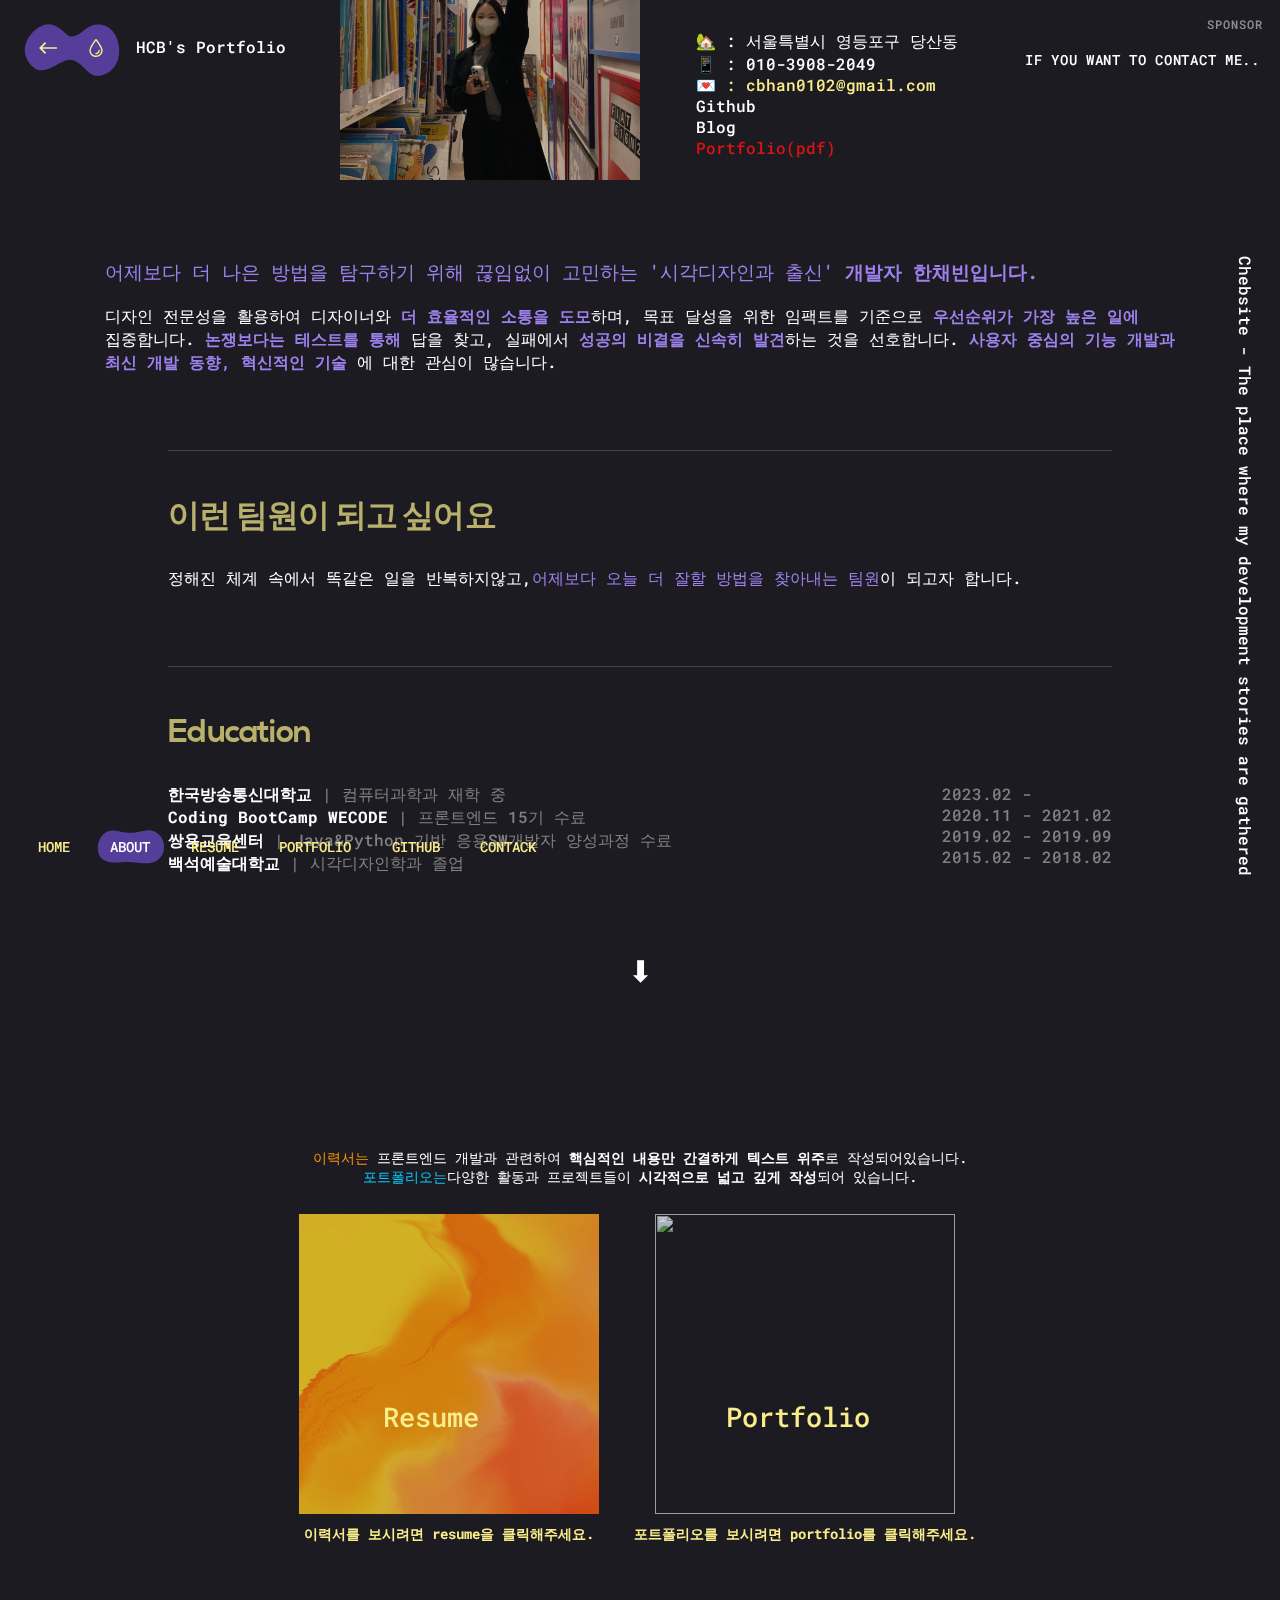
==== me3.html @ 8c0c06ee "[start]" ====
<!DOCTYPE html>
<html lang="en" class="no-js">

<head>
	<meta charset="UTF-8" />
	<meta name="viewport" content="width=device-width, initial-scale=1">
	<title>한채빈 - 웹 프론트엔드 개발자</title>
	<meta name="description" content="A page background effect where SVG shapes morph and transform on scroll" />
	<meta name="keywords"
		content="background, svg, morph, animation, scroll, shape, web development, css, javascript" />
	<meta name="author" content="Codrops" />
	<link rel="shortcut icon" href="favicon.ico">
	<link href="https://fonts.googleapis.com/css?family=Roboto+Mono:400,500,700" rel="stylesheet">
	<link rel="stylesheet" type="text/css" href="css/normalize.css" />
	<link rel="stylesheet" type="text/css" href="css/demo.css" />
	<link rel="stylesheet" type="text/css" href="sponsor/pater.css" />
	<script>
		document.documentElement.className = 'js';
		var supportsCssVars = function () {
			var s = document.createElement('style'),
				support;

			s.innerHTML = "root: { --tmp-var: bold; }";
			document.head.appendChild(s);
			support = !!(window.CSS && window.CSS.supports && window.CSS.supports('font-weight', 'var(--tmp-var)'));
			s.parentNode.removeChild(s);
			return support; 
		}
		if (!supportsCssVars()) alert('Please view this demo in a modern browser that supports CSS Variables.')
	</script>
</head>

<body class="demo-me loading">
	<svg class="hidden">
		<symbol id="icon-arrow" viewBox="0 0 24 24">
			<title>arrow</title>
			<polygon points="6.3,12.8 20.9,12.8 20.9,11.2 6.3,11.2 10.2,7.2 9,6 3.1,12 9,18 10.2,16.8 " />
		</symbol>
		<symbol id="icon-drop" viewBox="0 0 24 24">
			<title>drop</title>
			<path
				d="M12,21c-3.6,0-6.6-3-6.6-6.6C5.4,11,10.8,4,11.4,3.2C11.6,3.1,11.8,3,12,3s0.4,0.1,0.6,0.3c0.6,0.8,6.1,7.8,6.1,11.2C18.6,18.1,15.6,21,12,21zM12,4.8c-1.8,2.4-5.2,7.4-5.2,9.6c0,2.9,2.3,5.2,5.2,5.2s5.2-2.3,5.2-5.2C17.2,12.2,13.8,7.3,12,4.8z" />
			<path
				d="M12,18.2c-0.4,0-0.7-0.3-0.7-0.7s0.3-0.7,0.7-0.7c1.3,0,2.4-1.1,2.4-2.4c0-0.4,0.3-0.7,0.7-0.7c0.4,0,0.7,0.3,0.7,0.7C15.8,16.5,14.1,18.2,12,18.2z" />
		</symbol>
		<symbol id="shape-demo" viewBox="0 0 200 100">
			<title>shape demo</title>
			<path
				d="M 6.144,74.1 C 20.4,107.4 70.13,94.33 94.22,95.74 121.3,97.41 130.8,101.1 154.7,99.38 178.6,97.72 201.9,78.95 199.4,46.86 197.1,14.96 174.9,4.781 161.4,1.827 147.9,-1.128 119.8,8.284 105.6,8.766 85.34,9.449 81.91,7.628 51.08,2.334 17.26,-3.482 -8.105,40.84 6.144,74.1 Z" />
		</symbol>
	</svg>
	<main>
		<div class="morph-wrap">
			<svg class="morph" width="1400" height="770" viewBox="0 0 1400 770">
				<!-- 바탕 움직이는 모형 -->
				<!-- <path d="M 262.9,252.2 C 210.1,338.2 212.6,487.6 288.8,553.9 372.2,626.5 511.2,517.8 620.3,536.3 750.6,558.4 860.3,723 987.3,686.5 1089,657.3 1168,534.7 1173,429.2 1178,313.7 1096,189.1 995.1,130.7 852.1,47.07 658.8,78.95 498.1,119.2 410.7,141.1 322.6,154.8 262.9,252.2 Z"/> -->
			</svg>
		</div>
		<div class="content content--fixed">
			<header class="codrops-header">
				<div class="codrops-links">
					<svg class="decoshape" viewBox="0 0 200 100" width="100%" height="100%" preserveAspectRatio="none">
						<path
							d="M 10.45,74.41 C 39.4,110.8 72.59,67.27 95.98,68.68 122.3,70.35 131.5,101.4 154.7,99.69 177.9,98.03 200.5,79.26 198.1,47.17 195.9,15.27 174.6,-0.3279 151.8,0.9941 128.6,2.581 126,16.86 107,22.76 88.26,28.67 88.87,12.36 60.37,1.787 31.79,-8.877 -18.61,37.92 10.45,74.41 Z" />
					</svg>
					<a class="codrops-icon codrops-icon--prev" href="index.html" title="Home"><svg
							class="icon icon--arrow">
							<use xlink:href="#icon-arrow"></use>
						</svg></a>
					<a class="codrops-icon codrops-icon--drop" href="index.html" title="home">
						<svg class="icon icon--drop">
							<use xlink:href="#icon-drop"></use>
						</svg>
					</a>
				</div>
				<h1 class="codrops-header__title">HCB's Portfolio</h1>
			</header>
			<nav class="demos">
				<a class="demo" href="index.html"><svg class="decoshape" preserveAspectRatio="none">
						<use xlink:href="#shape-demo"></use>
					</svg>HOME</a>
				<a class="demo demo--current" href="me3.html"><svg class="decoshape">
						<use xlink:href="#shape-demo"></use>
					</svg>ABOUT</a>
				<a class="demo" href="resume.html"><svg class="decoshape">
						<use xlink:href="#shape-demo"></use>
					</svg>RESUME</a>
				<a class="demo " href="portfolio.html"><svg class="decoshape">
						<use xlink:href="#shape-demo"></use>
					</svg>PORTFOLIO</a>
				<a class="demo" target="_blank" href="https://github.com/cbhan0102"><svg class="decoshape">
						<use xlink:href="#shape-demo"></use>
					</svg>GITHUB</a>
				<a class="demo" target="_blank" href="contact.html"><svg class="decoshape">
						<use xlink:href="#shape-demo"></use>
					</svg>CONTACK</a>
			</nav>
			<a class="pater" href="contact.html">
				<svg class="pater__deco" width="300" height="240" viewBox="0 0 1000 800">
					<path
						d="M27.4,171.8C73,42.9,128.6,1,128.6,1s0,0,0,0c58.5,0,368.3,0.3,873.2,0.8c38.5,211,42.1,373.5,38.9,476.7c-2.5,80.3-10.6,174.9-76.7,247.8c-15.1,16.6-37.4,41.2-72.8,53.9c-92.4,33.1-173-50.8-283.9-99.4c-224.3-98.4-334.9,51.4-472.2-45.6C-6.3,535.2-14.5,290.6,27.4,171.8z" />
				</svg>
				<!-- <img class="pater__img" src="https://readme-typing-svg.demolab.com?font=Oleo+Script&size=25&duration=4000&pause=1000&color=70A5FC&width=220&height=35&lines=Hi+there%2C+I'm+chaebin.;Thank+you+for+visiting" alt="Typing SVG" /> -->
				<h4 class="pater__title">If you want to contact me..</h4>
				<p class="pater__desc">Please click on me!</p>
			</a>
			<div class="deco deco--title">Chebsite - The place where my development stories are gathered</div>
		</div>
		<div class="content-wrap">
			<div class="content content--layout content--layout-1">
				<img class="content__img" src="img/IMG_2139 2.jpg" alt="Some image" />
				<h3 class="content__title moveBox">한채빈</h3>
				<!-- <p class="content__author">Jane Westhall</p> -->
				<p class="content__desc_my" style="margin-left: 40px;">
					🏡 : 서울특별시 영등포구 당산동<br>
					📱 : 010-3908-2049<br>
					<a href="mailto:cbhan0102@gmail.com">💌 : cbhan0102@gmail.com<br></a>
					Github<br>
					Blog<br>
					<!-- <a href="" download="my_painting.png">다운로드</a> -->
					<span class="highlight_red">Portfolio(pdf)</span>
			</div>
			<div class="box">
				<p class="my_info">어제보다 더 나은 방법을 탐구하기 위해 끊임없이 고민하는 '시각디자인과 출신' <b>개발자 한채빈입니다.</b></p>
				<p class="content__info">디자인 전문성을 활용하여 디자이너와 <span class="highlight_purple"> <b>더 효율적인 소통을
							도모</b></span>하며, 목표 달성을 위한 임팩트를 기준으로 <span class="highlight_purple"> <b>우선순위가 가장 높은
							일에</b></span>
					<br>집중합니다.
					<span class="highlight_purple"> <b>논쟁보다는 테스트를 통해</b></span> 답을 찾고, 실패에서 <span
						class="highlight_purple"> <b>성공의 비결을 신속히 발견</b></span>하는 것을 선호합니다. <span
						class="highlight_purple"> <b>사용자 중심의 기능 개발과<br> 최신 개발 동향, 혁신적인 기술</b></span> 에 대한 관심이
					많습니다.
				</p>
			</div>

			<div class="content_box">
				<h3 class="content_title">이런 팀원이 되고 싶어요</h3>
				<p class="content__info">정해진 체계 속에서 똑같은 일을 반복하지않고,<span class="highlight_purple">어제보다 오늘 더 잘할 방법을 찾아내는
						팀원</span>이 되고자 합니다.

				</p>
			</div>

			<div class="content_box">
				<h3 class="content_title">Education</h3>
				<div class="content_minibox">
					<p class=""><b>한국방송통신대학교</b> <span class="highlight"> | 컴퓨터과학과 재학 중</span><br>
						<b>Coding BootCamp WECODE</b><span class="highlight"> | 프론트엔드 15기 수료 </span><br>
						<b>쌍용교육센터</b><span class="highlight"> | Java&Python 기반 응용SW개발자 양성과정 수료 </span><br>
						<b>백석예술대학교</b><span class="highlight"> | 시각디자인학과 졸업 </span>
					</p>
					<p class="highlight">2023.02 - <br>
						2020.11 - 2021.02<br>
						2019.02 - 2019.09<br>
						2015.02 - 2018.02</p>
				</div>
			</div>

			<P style="font-size: 30px;">⬇</P>
		</div>
		<!-- Related demos -->
		<section class="content content--related">
			<p class="content__info"><span class="highlight_carrot">이력서는</span> 프론트엔드 개발과 관련하여 <b>핵심적인 내용만 간결하게 텍스트
					위주</b>로
				작성되어있습니다.<br>
				<span class="highlight_skyblue">포트폴리오는</span>다양한 활동과 프로젝트들이 <b>시각적으로 넓고 깊게 작성</b>되어 있습니다.
			</p>
			<a class="content__related-item" href="resume.html">
				<div class="contents_wrap">
					<img class="content__related-img" src="img/carrot.jpg">
					<p class="img_text">Resume</p>
				</div>
				<h3 class="content__related-title">이력서를 보시려면 resume을 클릭해주세요.</h3>
			</a>
			<a class="content__related-item" href="portfolio.html">
				<div class="contents_wrap">
					<img class="content__related-img" src="img/blue.jpg">
					<p class="img_text">Portfolio</p>
				</div>
				<h3 class="content__related-title">포트폴리오를 보시려면 portfolio를 클릭해주세요.</h3>
			</a>
		</section>


	</main>
	<script src="js/imagesloaded.pkgd.min.js"></script>
	<script src="js/anime.min.js"></script>
	<script src="js/scrollMonitor.js"></script>
	<script src="js/demo2.js"></script>
</body>

</html>
---- css/demo.css ----
@font-face {
	font-family: 'nexa_boldregular';
	font-weight: bold;
	font-style: normal;
	src: url('../fonts/nexa_boldfree_macroman/Nexa_Free_Bold-webfont.eot');
	src: url('../fonts/nexa_boldfree_macroman/Nexa_Free_Bold-webfont.eot?#iefix') format('embedded-opentype'), url('../fonts/nexa_boldfree_macroman/Nexa_Free_Bold-webfont.woff2') format('woff2'), url('../fonts/nexa_boldfree_macroman/Nexa_Free_Bold-webfont.woff') format('woff'), url('../fonts/nexa_boldfree_macroman/Nexa_Free_Bold-webfont.ttf') format('truetype'), url('../fonts/nexa_boldfree_macroman/Nexa_Free_Bold-webfont.svg#nexa_boldregular') format('svg');
}

*,
*::after,
*::before {
	-webkit-box-sizing: border-box;
	box-sizing: border-box;
}

.finalWrapper {
	max-width: 943.64px;
}

.center {
	display: flex;
	justify-content: center;
	padding: 150px 0px;
}


body {
	--text-color: #fff;
	--background-color: #363dc2;
	--background-color-2: #282faf;
	--background-color-3: #202692;
	--link-color: #03b9f1;
	--link-hover-color: #fff;
	font-family: 'Roboto Mono', monospace;
	font-weight: 500;
	color: #fff;
	color: var(--text-color);
	background-color: #363dc2;
	background-color: var(--background-color);
	-webkit-font-smoothing: antialiased;
	-moz-osx-font-smoothing: grayscale;
}

.topTitle {
	font-size: 40px;
	font-weight: 700;
}


/* Page Loader */
.js .loading::before {
	content: '';
	position: fixed;
	z-index: 10000;
	top: 0;
	left: 0;
	width: 100%;
	height: 100%;
	background: var(--background-color);
}

.js .loading::after {
	content: '';
	position: fixed;
	z-index: 10000;
	top: calc(50% - 30px);
	left: calc(50% - 30px);
	width: 60px;
	height: 60px;
	border-radius: 50%;
	border: 10px solid var(--background-color-2);
	border-left-color: var(--text-color);
	animation: loaderAnim 0.8s linear infinite forwards;
}

@keyframes loaderAnim {
	to {
		transform: rotate(360deg);
	}
}

main {
	position: relative;
	width: 100%;
	overflow: hidden;
}

a {
	text-decoration: none;
	color: var(--link-color);
	outline: none;
}

a:hover,
a:focus {
	color: var(--link-hover-color);
	outline: none;
}

.hidden {
	position: absolute;
	overflow: hidden;
	width: 0;
	height: 0;
	pointer-events: none;
}

/* Icons */
.icon {
	display: block;
	width: 1.5em;
	height: 1.5em;
	margin: 0 auto;
	fill: currentColor;
}

/* Deco Shape */
.decoshape {
	top: 0;
	left: 0;
	position: absolute;
	width: 100%;
	height: 100%;
	fill: var(--background-color-3);
}

/* SVG Morph */
.morph-wrap {
	position: fixed;
	top: 0;
	left: 0;
	bottom: 0;
	width: 100%;
	overflow: hidden;
	display: flex;
	align-items: center;
	justify-content: center;
	pointer-events: none;
}

.morph {
	position: relative;
	height: 100%;
	fill: var(--background-color-2);
	flex: none;
}

.content-wrap {
	position: relative;
	display: flex;
	flex-direction: column;
	justify-content: center;
	align-items: center;
	width: 100%;
	height: 100vh;
	min-height: 600px;
	pointer-events: none;
}

.content {
	position: relative;
	display: grid;
}

.content--fixed {
	position: fixed;
	top: 0;
	left: 0;
	width: 100%;
	height: 100vh;
	min-height: 600px;
	z-index: 100;
	pointer-events: none;
	padding: 1.5em;
	grid-template-columns: 50% 50%;
	grid-template-rows: auto auto 4em;
	grid-template-areas: "header ..."
		"... decotitle"
		"demos decotitle";
}

.content--fixed a {
	pointer-events: auto;
}

.content--layout {
	pointer-events: auto;
	justify-content: center;
	align-content: center;
	grid-template-columns: 150px 150px 150px 150px;
	grid-template-rows: 150px 75px 75px;
	grid-template-areas: "... title title title"
		"author ... desc desc"
		"author ... link link";
}

.content--related {
	text-align: center;
	align-content: center;
	justify-content: center;
	padding: 0 2em;
	min-height: 600px;
	height: 100vh;
	font-size: 0.85em;
}

.content__img {
	grid-column: 1 / 3;
	grid-row: 1 / 3;
	opacity: 0.8;
	width: 300px;
	height: 300px;
}


.cb_img {
	width: 35%;
}

.text_box {
	padding-bottom: 30px;
}

.content__title {
	grid-area: title;
	font-family: 'nexa_boldregular', sans-serif;
	letter-spacing: -0.025em;
	font-size: 8em;
	line-height: 160px;
	margin: 0;
	text-transform: lowercase;
	z-index: 10;
	cursor: default;
}

/* 내가 건들 타이틀 */
.content_title {
	font-family: 'nexa_boldregular', sans-serif;
	letter-spacing: -0.025em;
	font-size: 2em;
	line-height: 70px;
	margin: 0;
	z-index: 10;
	cursor: default;
	color: #f9ee8ab5;
}

.highlight {
	color: gray;
}

.highlight_purple {
	color: #9d82ee;
}

.highlight_red {
	color: #db1313;
	cursor: pointer;
}

.highlight_carrot {
	color: #ff9500;
	cursor: pointer;
}

.highlight_skyblue {
	color: #00ccff;
	cursor: pointer;
}

.chaebin_img {
	height: 450px;
}

.side_box_line {
	margin-top: 10px;
	padding: 0px 0px;
	border-bottom: 1px solid rgb(67, 66, 66);
	min-width: 300px;
}

.content_box {
	margin-top: 30px;
	padding: 30px 0px;
	border-top: 1px solid rgb(67, 66, 66);
	/* 줄 스타일과 색상을 원하는 대로 설정 */
	min-width: 943.64px;
}

.content_wrapbox {
	display: flex;
	justify-content: space-between;
	min-width: 943.64px;

}

.content_updown {
	display: flex;
	flex-direction: column;
}

.box {
	margin-top: 30px;
	padding: 30px 0px;
}

.side_box {
	min-width: 300px;
}

.moveBox {
	grid-area: title;
	font-family: 'nexa_boldregular', sans-serif;
	letter-spacing: -0.025em;
	font-size: 5em;
	line-height: 160px;
	margin: 0;
	text-transform: lowercase;
	z-index: 10;
	cursor: default;
	margin-left: 200px;
	/* 원하는 간격 값으로 설정 */
}

.introduce {
	grid-area: title;
	font-family: 'nexa_boldregular', sans-serif;
	letter-spacing: -0.025em;
	font-size: 1.5em;
	line-height: 160px;
	margin: 0;
	text-transform: lowercase;
	z-index: 10;
	cursor: default;
	margin-left: 200px;
	/* 원하는 간격 값으로 설정 */
}

.top_box {
	margin-top: 40%;
	display: flex;
	justify-content: start;
}

.moveRight {
	margin-left: 10px;
	/* 원하는 간격 값으로 설정 */
}

.content_minibox {
	display: flex;
	justify-content: space-between;
	align-items: flex-start;
	max-width: 943.64px;

}


.content__author {
	grid-area: author;
	margin: 0;
	-webkit-writing-mode: vertical-lr;
	writing-mode: vertical-lr;
	padding: 1em;
	text-align: right;
	z-index: 10;
	cursor: default;
}

.content__desc {
	grid-area: desc;
	margin: 0;
	z-index: 10;
	padding: 0 1em;
	cursor: default;
}

.content__desc_my {
	grid-area: desc;
	margin: 0;
	z-index: 10;
	padding: 0 1em;
	cursor: default;
	min-width: 300px;
}

.content__img,
.content__title,
.content__author,
.content__desc {
	transition: transform 0.3s ease-out;
}

.content__link {
	pointer-events: auto;
	grid-area: link;
	align-self: end;
	justify-self: start;
	z-index: 10;
	padding: 0 1em 0.15em;
	cursor: pointer;
}

.content__info {
	grid-column: 1 / 3;
}

.my_info {
	font-size: 1.2em;
	color: #9d82ee;
	/* background-image: linear-gradient(to right, rgb(0, 76, 255), rgb(242, 0, 255)); 그라데이션의 시작 색상과 끝 색상을 설정 */
	/* background-clip: text;
	-webkit-background-clip: text; /* 웹킷 기반 브라우저를 위한 접두사 */
	/* color: transparent; 텍스트의 색상을 투명하게 설정 */
}

.content__related-item {
	padding: 1em;
	transition: color 0.3s;
}

.content__related-img {
	max-width: 100%;
	opacity: 0.8;
	transition: opacity 0.3s;
	opacity: 0.8;
	width: 300px;
	height: 300px;
}

.content__related-item:hover .content__related-img,
.content__related-item:focus .content__related-img {
	opacity: 1;
}

.content__related-title {
	font-size: 1em;
	margin: 0;
	padding: 0.5em;

}

.contents_wrap {
	position: relative;

}

.img_text {
	font-size: 2em;
	padding: 5px 10px;
	text-align: center;
	position: absolute;
	top: 50%;
	left: 25%;
}



/* Different layouts */

/* layout-2 */
.content--layout-2 {
	grid-template-areas: "... title title title"
		"desc desc ... author"
		"link link ... author";
}

.content--layout-2 .content__img {
	grid-column: 3 / 5;
	grid-row: 1 / 3;
}

.content--layout-2 .content__desc {
	text-align: right;
}

.content--layout-2 .content__link {
	justify-self: end;
}

.content--layout-2 .content__author {
	justify-self: end;
	align-self: start;
}

/* layout-3 */
.content--layout-3 {
	grid-template-rows: 75px 75px 150px;
	grid-template-areas: "... ... desc desc"
		"author title title title"
		"author ... link link";
}

.content--layout-3 .content__img {
	grid-column: 1 / 3;
	grid-row: 1 / 3;
}

.content--layout-3 .content__desc {
	align-self: end;
}

/* layout-4 */

.content--layout-4 {
	grid-template-areas: "title title title desc"
		"... author ... desc"
		"... author ... link";
}

.content--layout-4 .content__img {
	grid-column: 2 / 4;
	grid-row: 1 / 3;
}

.content--layout-4 .content__author {
	justify-self: start;
	align-self: start;
}

/* Header */
.codrops-header {
	position: relative;
	display: flex;
	flex-direction: row;
	flex-wrap: wrap;
	align-items: flex-start;
	z-index: 100;
	grid-area: header;
	align-self: start;
	justify-self: start;
}

.codrops-header__title {
	font-size: 1em;
	padding: 0.75em 0;
	margin: 0;
	font-weight: 500;
}

/* Demos */
.demos {
	grid-area: demos;
	align-self: end;
}

.demo {
	display: inline-block;
	position: relative;
	font-size: 0.85em;
	margin: 0 0.25em 0.5em 0;
	padding: 1em;
}

.demo .decoshape {
	display: none;
}

.demo--current {
	color: var(--link-hover-color);
	border-color: currentColor;
}

.demo--current .decoshape {
	display: block;
	z-index: -1;
}

/* Deco elements */
.deco {
	pointer-events: none;
}

.deco--title {
	grid-area: decotitle;
	-webkit-writing-mode: vertical-lr;
	writing-mode: vertical-lr;
	text-align: right;
	align-self: end;
	justify-self: end;
}

/* Top Navigation Style */
.codrops-links {
	position: relative;
	display: flex;
	justify-content: space-between;
	align-items: center;
	margin: 0 1em 0 0;
	text-align: center;
	white-space: nowrap;
}

.codrops-icon {
	position: relative;
	display: inline-block;
	padding: 0.75em 0.75em 1em;
}

/* Demo themes */
.demo-2 {
	--background-color: #1d1b22;
	/* 바탕색 */
	--background-color-2: #342560;
	--background-color-3: #553e9a;
	--text-color: #fff;
	--link-color: #f9ed8a;
	--link-hover-color: #fff;
}

/* 리드미 */
.demo-me {
	--background-color: #1d1b22;
	--background-color-2: #553e9a;
	/* 컨택 튀어나오는거 색 */
	--background-color-3: #553e9a;
	--text-color: #fff;
	/* 디스커버 색 */
	--link-color: #f9ed8a;
	/* 디스커버 호버 색 */
	--link-hover-color: #fff;
}

.demo-resume {
	--background-color: #1d1b22;
	--background-color-2: #cd523d;
	/* 컨택 튀어나오는거 색 */
	--background-color-3: #cd523d;
	--text-color: #fff;
	/* 디스커버 색 */
	--link-color: #f9ed8a;
	/* 디스커버 호버 색 */
	--link-hover-color: #fff;
}


.demo-career {
	--background-color: #1d1b22;
	--background-color-2: #32e1c7bb;
	/* 컨택 튀어나오는거 색 */
	--background-color-3: #00ecc8d2;
	--text-color: #fff;
	/* 디스커버 색 */
	--link-color: #f9ed8a;
	/* 디스커버 호버 색 */
	--link-hover-color: #fff;
}

.demo-contack {
	--background-color: #4a67b6;
	--background-color-2: #32e1c7bb;
	/* 컨택 튀어나오는거 색 */
	--background-color-3: #00ecc8d2;
	--text-color: #fff;
	/* 디스커버 색 */
	--link-color: #f9ed8a;
	/* 디스커버 호버 색 */
	--link-hover-color: #fff;
}

.demo-3 {
	--background-color: #56cccf;
	--background-color-2: #41e0e4;
	--background-color-3: #1747c0;
	--text-color: #fff;
	--link-color: #fff;
	--link-hover-color: #17b1b5;
}

.demo-3 .morph {
	fill: none;
	stroke-width: 12px;
	stroke: #22bcc0;
}

@media screen and (max-width: 50em) {
	.content--fixed {
		height: auto;
		min-height: 0;
		display: block;
		z-index: 1000;
		position: absolute;
	}

	.codrops-header {
		align-items: center;
		flex-direction: column;
	}

	.deco--title {
		display: none;
	}

	.demos {
		text-align: center;
	}
}

@media screen and (max-width: 40em) {
	.content--layout {
		transform: scale3d(0.8, 0.8, 1);
	}
}

@media screen and (max-width: 36em) {
	.content--layout {
		transform: scale3d(0.7, 0.7, 1);
	}
}

@media screen and (max-width: 32em) {
	.content--layout {
		transform: scale3d(0.6, 0.6, 1);
	}

	.content__author,
	.content__desc,
	.content__link {
		font-size: 1.35em;
	}
}

@media screen and (max-width: 28em) {
	.content--layout {
		transform: scale3d(0.5, 0.5, 1);
	}
}
---- sponsor/pater.css ----
.pater {
	font-size: 0.65em;
	position: fixed;
	bottom: 0;
	right: 0;
	width: 100%;
	padding: 1.5em;
	display: flex;
    align-items: center;
    flex-wrap: wrap;
    background: var(--background-color-3);
}

.pater,
.pater:hover {
	color: #fff;
}

.pater::after {
	letter-spacing: 0.05em;
	content: 'Sponsor';
	text-transform: uppercase;
	font-size: 0.7em;
	position: absolute;
	top: 0.35em;
	right: 0.5em;
	opacity: 0.5;
	letter-spacing: 0.085em;
}

.pater__deco {
	display: none;
}

.pater__img {
	display: inline-block;
	width: 100%;
	max-width: 160px;
	position: relative;
	margin: 0 1em 0 0;
}

.pater__title {
	display: inline-block;
	font-weight: 500;
	text-transform: uppercase;
	letter-spacing: 0.05em;
	text-indent: -0.05em;
	margin: 0;
	position: relative;
	margin: 0.75em 0 0;
}

.pater__desc {
	display: none;
}

@media screen and (min-width: 50em) {
	.pater {
		text-align: right;
		top: 0;
		bottom: auto;
		width: auto;
		padding: 3em 1.5em 0 0;
		display: block;
		font-size: 0.85em;
		background: transparent;
	}
	.pater::after {
		top: 1.5em;
		right: 1.5em;
		left: auto;
		font-size: 0.85em;
	}
	.pater__title {
		display: block;
		margin: 0.75em 0;
	}
	.pater__desc {
		display: block;
		color: #fff;
		margin: 0;
		position: relative;
		width: 100%;
		max-width: 260px;
		pointer-events: none;
		opacity: 0;
		transform: translate3d(0,-10px,0);
		transition: opacity 0.3s, transform 0.3s;
	}
	.pater__img {
		max-width: 200px;
		width: auto;
		margin: 0;
	}
	.pater:hover .pater__desc {
		opacity: 1;
		transform: translate3d(0,0,0);
		transition-delay: 0.2s;
	}
	.pater__deco {
		display: block;
		position: absolute;
		top: 0;
		right: 0;
		fill: var(--background-color-3);
		transform: translate3d(100%,-100%,0) rotate3d(0,0,1,40deg) scale3d(1,0.2,1);
		transition: transform 0.5s ease-out;
	}
	.pater:hover .pater__deco {
		transform: translate3d(0,0,0) scale3d(1,1,1);
	}
}
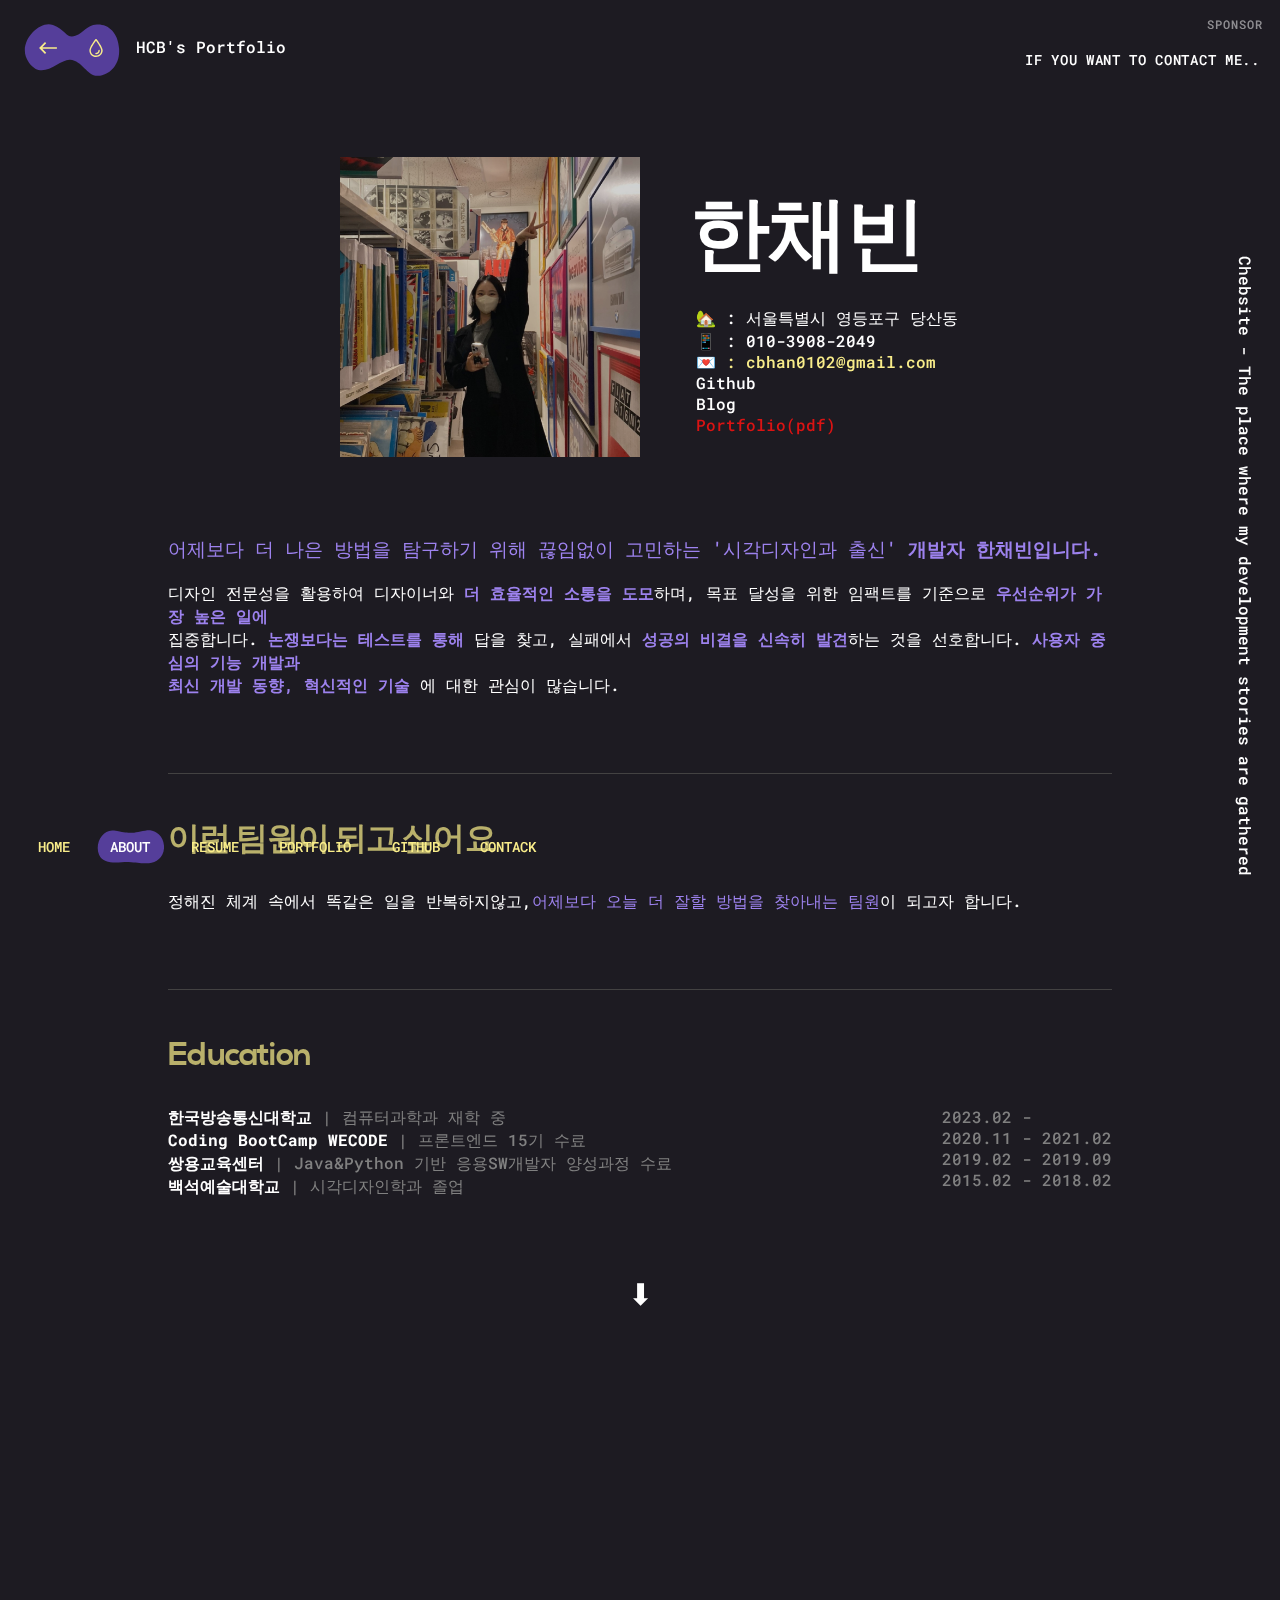
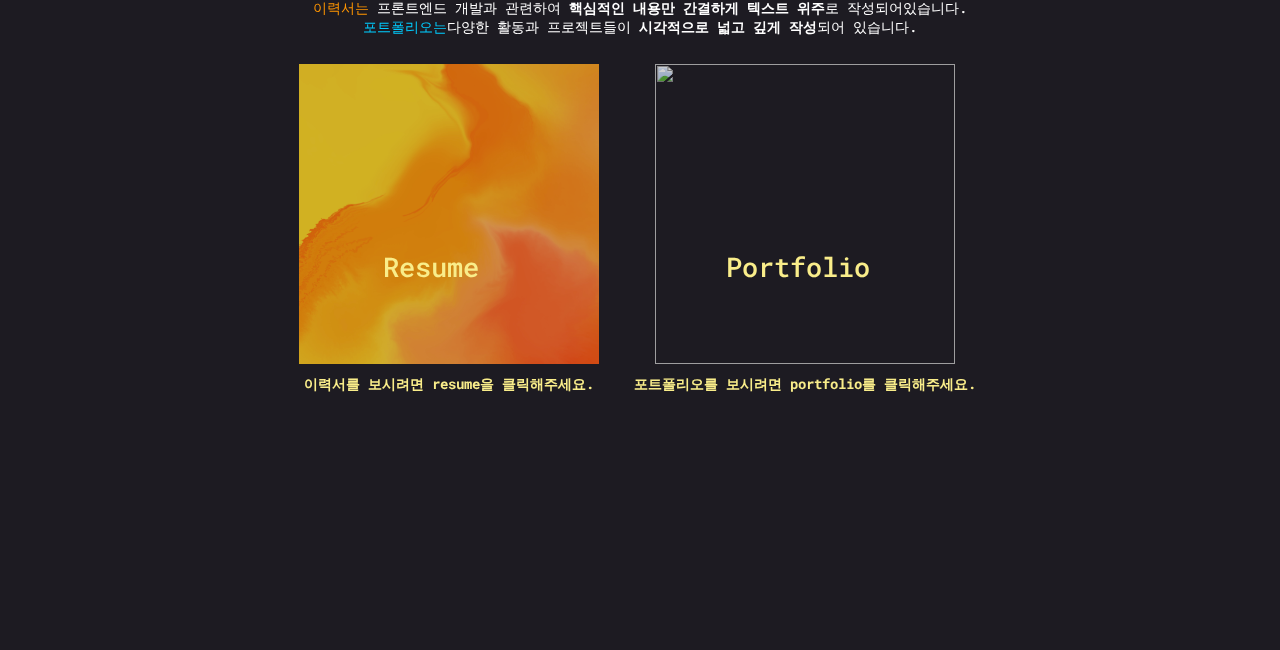
==== commit 995ca806: "[Add]about페이지 상단 이미지잘림문제 해결" ====
--- a/me3.html
+++ b/me3.html
@@ -24,7 +24,7 @@
 			document.head.appendChild(s);
 			support = !!(window.CSS && window.CSS.supports && window.CSS.supports('font-weight', 'var(--tmp-var)'));
 			s.parentNode.removeChild(s);
-			return support; 
+			return support;
 		}
 		if (!supportsCssVars()) alert('Please view this demo in a modern browser that supports CSS Variables.')
 	</script>
@@ -106,58 +106,64 @@
 			</a>
 			<div class="deco deco--title">Chebsite - The place where my development stories are gathered</div>
 		</div>
-		<div class="content-wrap">
-			<div class="content content--layout content--layout-1">
-				<img class="content__img" src="img/IMG_2139 2.jpg" alt="Some image" />
-				<h3 class="content__title moveBox">한채빈</h3>
-				<!-- <p class="content__author">Jane Westhall</p> -->
-				<p class="content__desc_my" style="margin-left: 40px;">
-					🏡 : 서울특별시 영등포구 당산동<br>
-					📱 : 010-3908-2049<br>
-					<a href="mailto:cbhan0102@gmail.com">💌 : cbhan0102@gmail.com<br></a>
-					Github<br>
-					Blog<br>
-					<!-- <a href="" download="my_painting.png">다운로드</a> -->
-					<span class="highlight_red">Portfolio(pdf)</span>
-			</div>
-			<div class="box">
-				<p class="my_info">어제보다 더 나은 방법을 탐구하기 위해 끊임없이 고민하는 '시각디자인과 출신' <b>개발자 한채빈입니다.</b></p>
-				<p class="content__info">디자인 전문성을 활용하여 디자이너와 <span class="highlight_purple"> <b>더 효율적인 소통을
-							도모</b></span>하며, 목표 달성을 위한 임팩트를 기준으로 <span class="highlight_purple"> <b>우선순위가 가장 높은
-							일에</b></span>
-					<br>집중합니다.
-					<span class="highlight_purple"> <b>논쟁보다는 테스트를 통해</b></span> 답을 찾고, 실패에서 <span
-						class="highlight_purple"> <b>성공의 비결을 신속히 발견</b></span>하는 것을 선호합니다. <span
-						class="highlight_purple"> <b>사용자 중심의 기능 개발과<br> 최신 개발 동향, 혁신적인 기술</b></span> 에 대한 관심이
-					많습니다.
-				</p>
-			</div>
+		<div class="center">
+			<div class="finalWrapper" style="margin-top: 150px;">
+				<div class="content-wrap">
+					<div class="content content--layout content--layout-1">
+						<img class="content__img" src="img/IMG_2139 2.jpg" alt="Some image" />
+						<h3 class="content__title moveBox">한채빈</h3>
+						<!-- <p class="content__author">Jane Westhall</p> -->
+						<p class="content__desc_my" style="margin-left: 40px;">
+							🏡 : 서울특별시 영등포구 당산동<br>
+							📱 : 010-3908-2049<br>
+							<a href="mailto:cbhan0102@gmail.com">💌 : cbhan0102@gmail.com<br></a>
+							Github<br>
+							Blog<br>
+							<!-- <a href="" download="my_painting.png">다운로드</a> -->
+							<span class="highlight_red">Portfolio(pdf)</span>
+					</div>
+					<div class="box">
+						<p class="my_info">어제보다 더 나은 방법을 탐구하기 위해 끊임없이 고민하는 '시각디자인과 출신' <b>개발자 한채빈입니다.</b></p>
+						<p class="content__info">디자인 전문성을 활용하여 디자이너와 <span class="highlight_purple"> <b>더 효율적인 소통을
+									도모</b></span>하며, 목표 달성을 위한 임팩트를 기준으로 <span class="highlight_purple"> <b>우선순위가 가장 높은
+									일에</b></span>
+							<br>집중합니다.
+							<span class="highlight_purple"> <b>논쟁보다는 테스트를 통해</b></span> 답을 찾고, 실패에서 <span
+								class="highlight_purple"> <b>성공의 비결을 신속히 발견</b></span>하는 것을 선호합니다. <span
+								class="highlight_purple"> <b>사용자 중심의 기능 개발과<br> 최신 개발 동향, 혁신적인 기술</b></span> 에 대한 관심이
+							많습니다.
+						</p>
+					</div>
 
-			<div class="content_box">
-				<h3 class="content_title">이런 팀원이 되고 싶어요</h3>
-				<p class="content__info">정해진 체계 속에서 똑같은 일을 반복하지않고,<span class="highlight_purple">어제보다 오늘 더 잘할 방법을 찾아내는
-						팀원</span>이 되고자 합니다.
+					<div class="content_box">
+						<h3 class="content_title">이런 팀원이 되고 싶어요</h3>
+						<p class="content__info">정해진 체계 속에서 똑같은 일을 반복하지않고,<span class="highlight_purple">어제보다 오늘 더 잘할
+								방법을 찾아내는
+								팀원</span>이 되고자 합니다.
 
-				</p>
-			</div>
+						</p>
+					</div>
 
-			<div class="content_box">
-				<h3 class="content_title">Education</h3>
-				<div class="content_minibox">
-					<p class=""><b>한국방송통신대학교</b> <span class="highlight"> | 컴퓨터과학과 재학 중</span><br>
-						<b>Coding BootCamp WECODE</b><span class="highlight"> | 프론트엔드 15기 수료 </span><br>
-						<b>쌍용교육센터</b><span class="highlight"> | Java&Python 기반 응용SW개발자 양성과정 수료 </span><br>
-						<b>백석예술대학교</b><span class="highlight"> | 시각디자인학과 졸업 </span>
-					</p>
-					<p class="highlight">2023.02 - <br>
-						2020.11 - 2021.02<br>
-						2019.02 - 2019.09<br>
-						2015.02 - 2018.02</p>
+					<div class="content_box">
+						<h3 class="content_title">Education</h3>
+						<div class="content_minibox">
+							<p class=""><b>한국방송통신대학교</b> <span class="highlight"> | 컴퓨터과학과 재학 중</span><br>
+								<b>Coding BootCamp WECODE</b><span class="highlight"> | 프론트엔드 15기 수료 </span><br>
+								<b>쌍용교육센터</b><span class="highlight"> | Java&Python 기반 응용SW개발자 양성과정 수료 </span><br>
+								<b>백석예술대학교</b><span class="highlight"> | 시각디자인학과 졸업 </span>
+							</p>
+							<p class="highlight">2023.02 - <br>
+								2020.11 - 2021.02<br>
+								2019.02 - 2019.09<br>
+								2015.02 - 2018.02</p>
+						</div>
+					</div>
+
+					<P style="font-size: 30px;">⬇</P>
 				</div>
 			</div>
+		</div>
 
-			<P style="font-size: 30px;">⬇</P>
-		</div>
 		<!-- Related demos -->
 		<section class="content content--related">
 			<p class="content__info"><span class="highlight_carrot">이력서는</span> 프론트엔드 개발과 관련하여 <b>핵심적인 내용만 간결하게 텍스트
